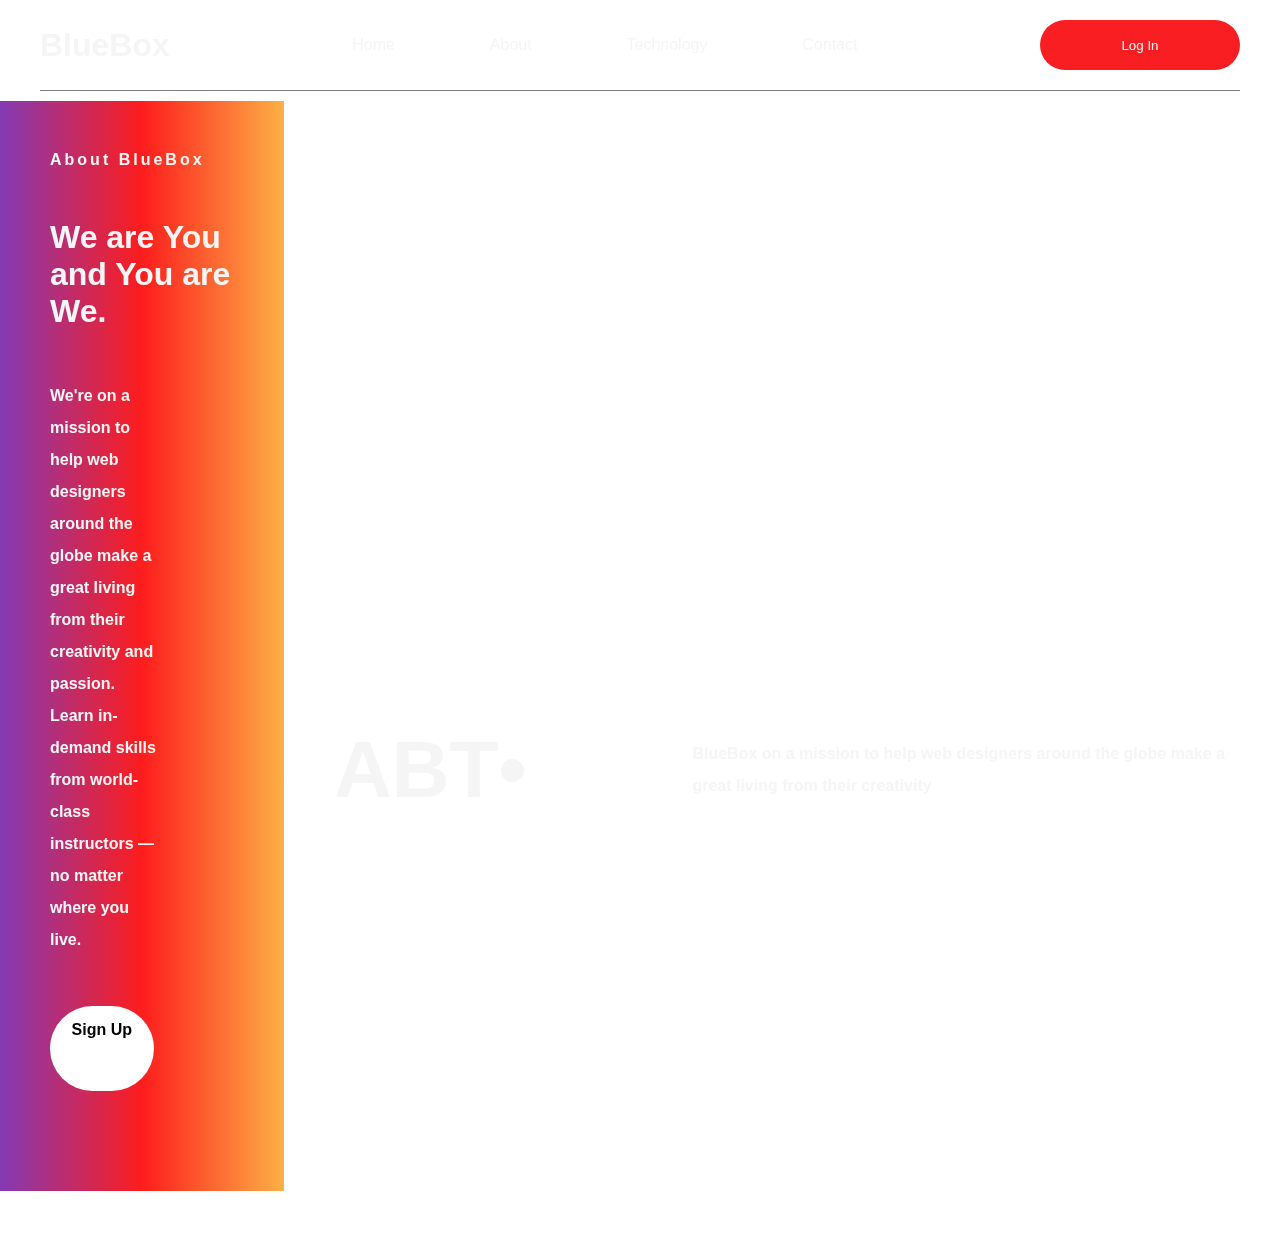
==== about.html @ 7328b6b7 "Add files via upload" ====
<!DOCTYPE html>
<html lang="en">
<head>
    <meta charset="UTF-8">
    <meta http-equiv="X-UA-Compatible" content="IE=edge">
    <meta name="viewport" content="width=device-width, initial-scale=1.0">
    <link rel="shortcut icon" href="favicon.ico" type="image/x-icon">
    <!-- CSS only -->
    
<link href="https://cdn.jsdelivr.net/npm/bootstrap@5.2.2/dist/css/bootstrap.min.css" rel="stylesheet" integrity="sha384-Zenh87qX5JnK2Jl0vWa8Ck2rdkQ2Bzep5IDxbcnCeuOxjzrPF/et3URy9Bv1WTRi" crossorigin="anonymous">
<link rel="stylesheet" href="styles.css">
    <title>BlueBox</title>
</head>
<body>
   
   <section class="containerz">
    <div class="logoContainer">BlueBox</div>
    <!-- navbar -->
    <div class="nav">
        <a href="index.html"><p>Home</p></a>
       <a href="about.html"> <p>About</p></a>
        <p>Technology</p>
        <p>Contact</p>
    </div>
   <div class="logins">
    <!-- <p>Login</p> -->
   <button class="btn btn-info">Log In</button>
   </div>

   </section>
  

    <main>
        <div class="container-main">
            <img src="assets/bg.jpg" alt="">
            <aside class="col-md-3 col-sm-12">
                <div class="oneLine">About BlueBox</div>
                <div class="heading"><h1>We are You and You are We.</h1></div>
                <div class="captions">
                    <p>
                        We're on a mission to help web designers around the globe make a great living from their creativity and passion. Learn in-demand skills from world-class instructors — no matter where you live.
                    </p>
                </div>
                <div class=" btn btn-sm btn-primary sign-up">Sign Up</div>
            </aside>
            <div class="hero col-md-9 col-sm-12">
            <div class="hero-row">
                <h1>ABT•</h1>
                <p class="col-md-4">BlueBox on a mission to help web designers around the globe make a great living from their creativity</p>
            </div>

            </div>
        </div>
    </main>

    <!-- ------------------------------------- -->
    <!-- JavaScript Bundle with Popper -->
<script src="https://cdn.jsdelivr.net/npm/bootstrap@5.2.2/dist/js/bootstrap.bundle.min.js" integrity="sha384-OERcA2EqjJCMA+/3y+gxIOqMEjwtxJY7qPCqsdltbNJuaOe923+mo//f6V8Qbsw3" 
crossorigin="anonymous"></script>
</body>
</html>
---- styles.css ----
*{
    margin: 0;
    padding: 0;
    font-family: sans-serif;
    color: whitesmoke;
    font-family: 'Poppins',sans-serif;
}

.nav > p{
    margin: 0;
    padding: 0;
}

p{
    line-height: 2;text-align: left;
}
.oneLine{
    text-align: left;
    font-weight: bold;
    letter-spacing: 3px;
}

/* html,body{

} */
/* header navbar contianer */
.containerz{
    display: flex;
    justify-content: space-between;
    align-items: center;
    border-bottom: 1px solid gray;
    padding-bottom: 20px ;
    border-collapse: separate;
    margin: 10px 40px;
    margin-top: 20px;
    
}




.logoContainer{
    font-size: 32px;
    display: flex;
    font-weight: bold;
    display: flex;
    user-select: none;
    cursor: crosshair;
}

.nav{
    width: 50%;
    display: flex;
    justify-content: space-around;
    cursor: pointer;

}

.nav p:hover{
    color: #FCA542;
}



.logins{
    /* width: 10%; */
    display: flex;
    flex: 1/2;
    justify-content: space-evenly;
    align-items: center;
   
}

.sign-up{
    /* background-color: black; */
    background-color: #FCA542;
    font-weight: 900;
    height: 55px;
    width: 200px;
    border: none;
    /* color: rgb(0, 0, 0); */
    /* padding:20px 60px; */
    text-align: center;  
    border-radius: 50px;
    cursor: pointer;
}


.btn-primary:hover{
    background-color: #F91E21;
}
/* Hero Section */
.get-in{
    background-color: #FCA542;
    font-weight: 900;
   height: 50px;
    width: 200px;
    border: none;
    justify-content: center;
    align-items: center;
    text-align: center;  
    border-radius: 50px;
    cursor: pointer;
}
.container-main{
    
    display: flex;
   
    /* margin-top: 10px; */
    /* height: 100vh; */


    /* flex:  auto; */
    /* flex-direction: column; */
}

aside{
    /* width: 25%; */
    
    /* background-color:#C6CCD5; */
    background: rgb(131,58,120);
background: -moz-linear-gradient(90deg, rgba(131,58,180,1) 0%, rgba(253,29,29,1) 50%, rgba(252,176,69,1) 100%);
background: -webkit-linear-gradient(90deg, rgba(131,58,180,1) 0%, rgba(253,29,29,1) 50%, rgba(252,176,69,1) 100%);
background: linear-gradient(90deg, rgba(131,58,180,1) 0%, rgba(253,29,29,1) 50%, rgba(252,176,69,1) 100%);
filter: progid:DXImageTransform.Microsoft.gradient(startColorstr="#833ab4",endColorstr="#fcb045",GradientType=1);
    display: flex;
    flex-direction: column;
    justify-content: center;
    padding: 50px 50px;
    align-items: center;
   
    color: white;
}

img{
    /* width: 100%; */
    position: fixed;
    z-index: -1;
    height: 100vh;
    filter: blur(.5px);
   transform: scale(1.5);
   padding-left: 150px;
}
a{
    text-decoration: none;
}

main .btn{
    /* flex: auto 1 auto; */
   
    padding: 15px;
    width: 40%;
    background-color: white ;
    border-radius: 50px;
    border: none;
    color: black;
    /* box-shadow: inset 1px 1px 5px; */
    /* height:50px; */
}
main .btn:active{
    background-color: greenyellow;
}

main .btn:hover{

    background: rgb(131,58,180);
    /* background: -moz-linear-gradient(90deg, rgba(131,58,180,1) 0%, rgba(253,29,29,1) 50%, rgba(252,176,69,1) 100%);
    background: -webkit-linear-gradient(90deg, rgba(131,58,180,1) 0%, rgba(253,29,29,1) 50%, rgba(252,176,69,1) 100%);
    background: linear-gradient(90deg, rgba(131,58,180,1) 0%, rgba(253,29,29,1) 50%, rgba(252,176,69,1) 100%);
    filter: progid:DXImageTransform.Microsoft.gradient(startColorstr="#833ab4",endColorstr="#fcb045",GradientType=1); */
}

main div{
    margin-bottom: 50px;
    align-self: start;  
}

main p {
    width: 60%;
    font-weight: bold;
}



/* Hero section */

.hero{
     
    /* flex: 70%;  */
    position: relative;
    display: flex;
    flex-direction: column-reverse;
    height: 85vh;
    
    padding-left: 50px;
    padding-right: 50px;
    /* background-color: aqua; */
    /* background-image: url('assets/bg.jpg');    */
    /* background-color: aquamarine; */
}


.hero h1{
    /* color: green; {test} */
    font-size: 5rem;
   
}

.hero-row  {
    display: flex;
    width: 70vw;
    justify-content: space-between;
    align-items: center;
    color: rgb(39, 10, 10);
}

/* .hero-row p {
  color: yellowgreen;   
} */


.btn-info{
    background-color: #F91E21;
    width: 200px;
    border: none;
    border-radius: 50px;
    height: 50px;
}
.btn-info:hover{
    background-color: #FCA542;
}
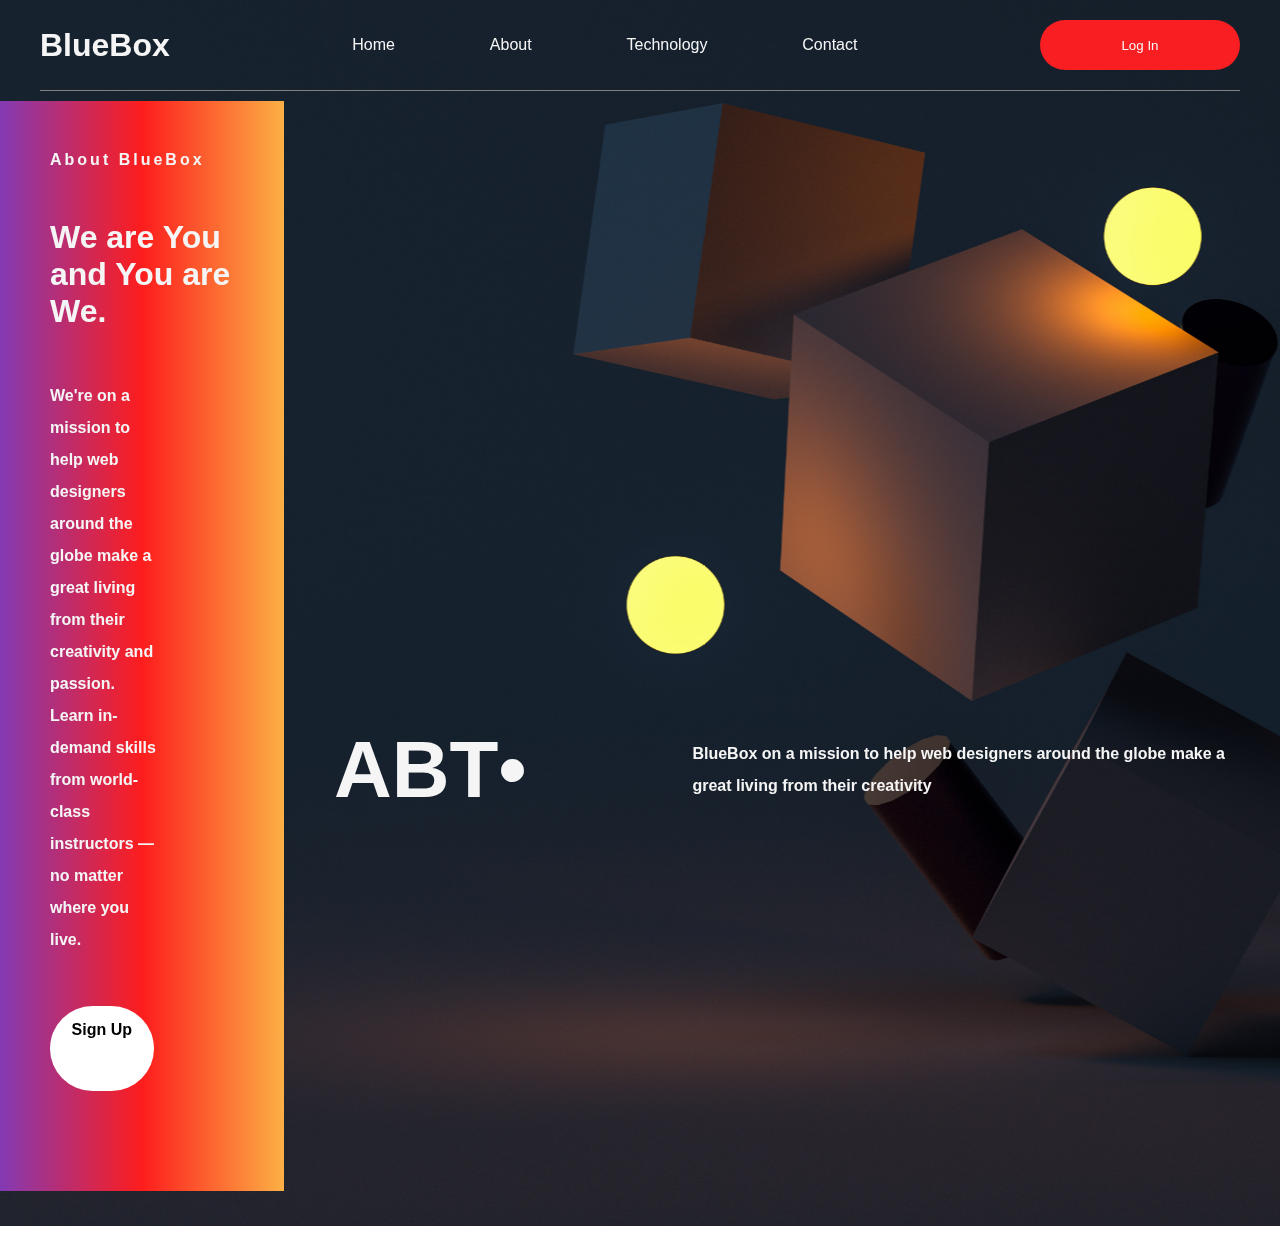
==== commit b4c503d6: "Update about.html" ====
--- a/about.html
+++ b/about.html
@@ -32,7 +32,7 @@
 
     <main>
         <div class="container-main">
-            <img src="assets/bg.jpg" alt="">
+            <img src="bg.jpg" alt="">
             <aside class="col-md-3 col-sm-12">
                 <div class="oneLine">About BlueBox</div>
                 <div class="heading"><h1>We are You and You are We.</h1></div>
@@ -58,4 +58,4 @@
 <script src="https://cdn.jsdelivr.net/npm/bootstrap@5.2.2/dist/js/bootstrap.bundle.min.js" integrity="sha384-OERcA2EqjJCMA+/3y+gxIOqMEjwtxJY7qPCqsdltbNJuaOe923+mo//f6V8Qbsw3" 
 crossorigin="anonymous"></script>
 </body>
-</html>+</html>
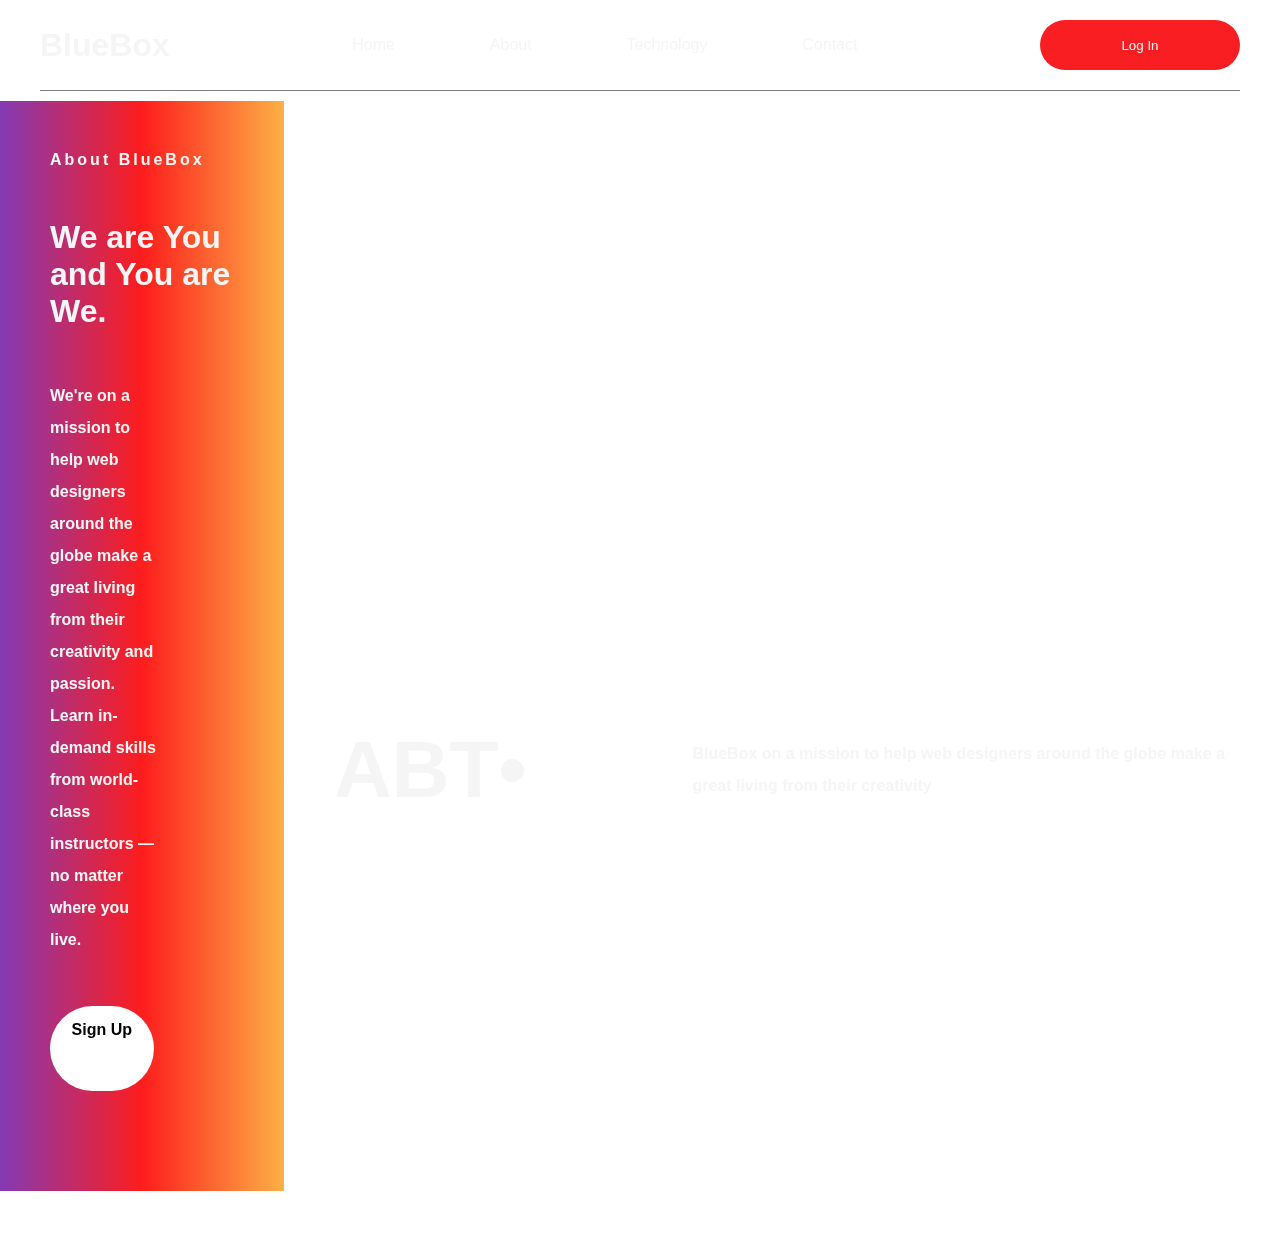
==== commit ca059eb0: "Add files via upload" ====
--- a/about.html
+++ b/about.html
@@ -32,7 +32,7 @@
 
     <main>
         <div class="container-main">
-            <img src="bg.jpg" alt="">
+            <img class="p-animation" src="assets/bg.jpg" alt="">
             <aside class="col-md-3 col-sm-12">
                 <div class="oneLine">About BlueBox</div>
                 <div class="heading"><h1>We are You and You are We.</h1></div>
@@ -45,8 +45,8 @@
             </aside>
             <div class="hero col-md-9 col-sm-12">
             <div class="hero-row">
-                <h1>ABT•</h1>
-                <p class="col-md-4">BlueBox on a mission to help web designers around the globe make a great living from their creativity</p>
+                <h1 class="h1-animation" >ABT•</h1>
+                <p class="col-md-4 p-animation">BlueBox on a mission to help web designers around the globe make a great living from their creativity</p>
             </div>
 
             </div>
@@ -58,4 +58,4 @@
 <script src="https://cdn.jsdelivr.net/npm/bootstrap@5.2.2/dist/js/bootstrap.bundle.min.js" integrity="sha384-OERcA2EqjJCMA+/3y+gxIOqMEjwtxJY7qPCqsdltbNJuaOe923+mo//f6V8Qbsw3" 
 crossorigin="anonymous"></script>
 </body>
-</html>
+</html>--- a/styles.css
+++ b/styles.css
@@ -135,6 +135,8 @@
 img{
     /* width: 100%; */
     position: fixed;
+    scale: 1.5;
+    margin-left: 20px;
     z-index: -1;
     height: 100vh;
     filter: blur(.5px);
@@ -228,4 +230,35 @@
 }
 .btn-info:hover{
     background-color: #FCA542;
-}+}
+
+
+.h1-animation{
+    animation: animate 3s infinite alternate  ;
+}
+.p-animation{
+    animation:  animate2 3s infinite alternate linear;
+}
+
+@keyframes animate {
+    0% {
+        transform: translate3d(0,0,0) rotate(0deg);
+       
+    }
+    100%{
+        transform: translate3d(150px,0,0) rotate(30deg);
+        
+        
+    }
+    
+}
+
+@keyframes animate2 {
+    0% {
+        transform: translate3d(0,0,0);
+    }
+    100%{
+        transform: translate3d(0,20px,0);
+    }
+}
+
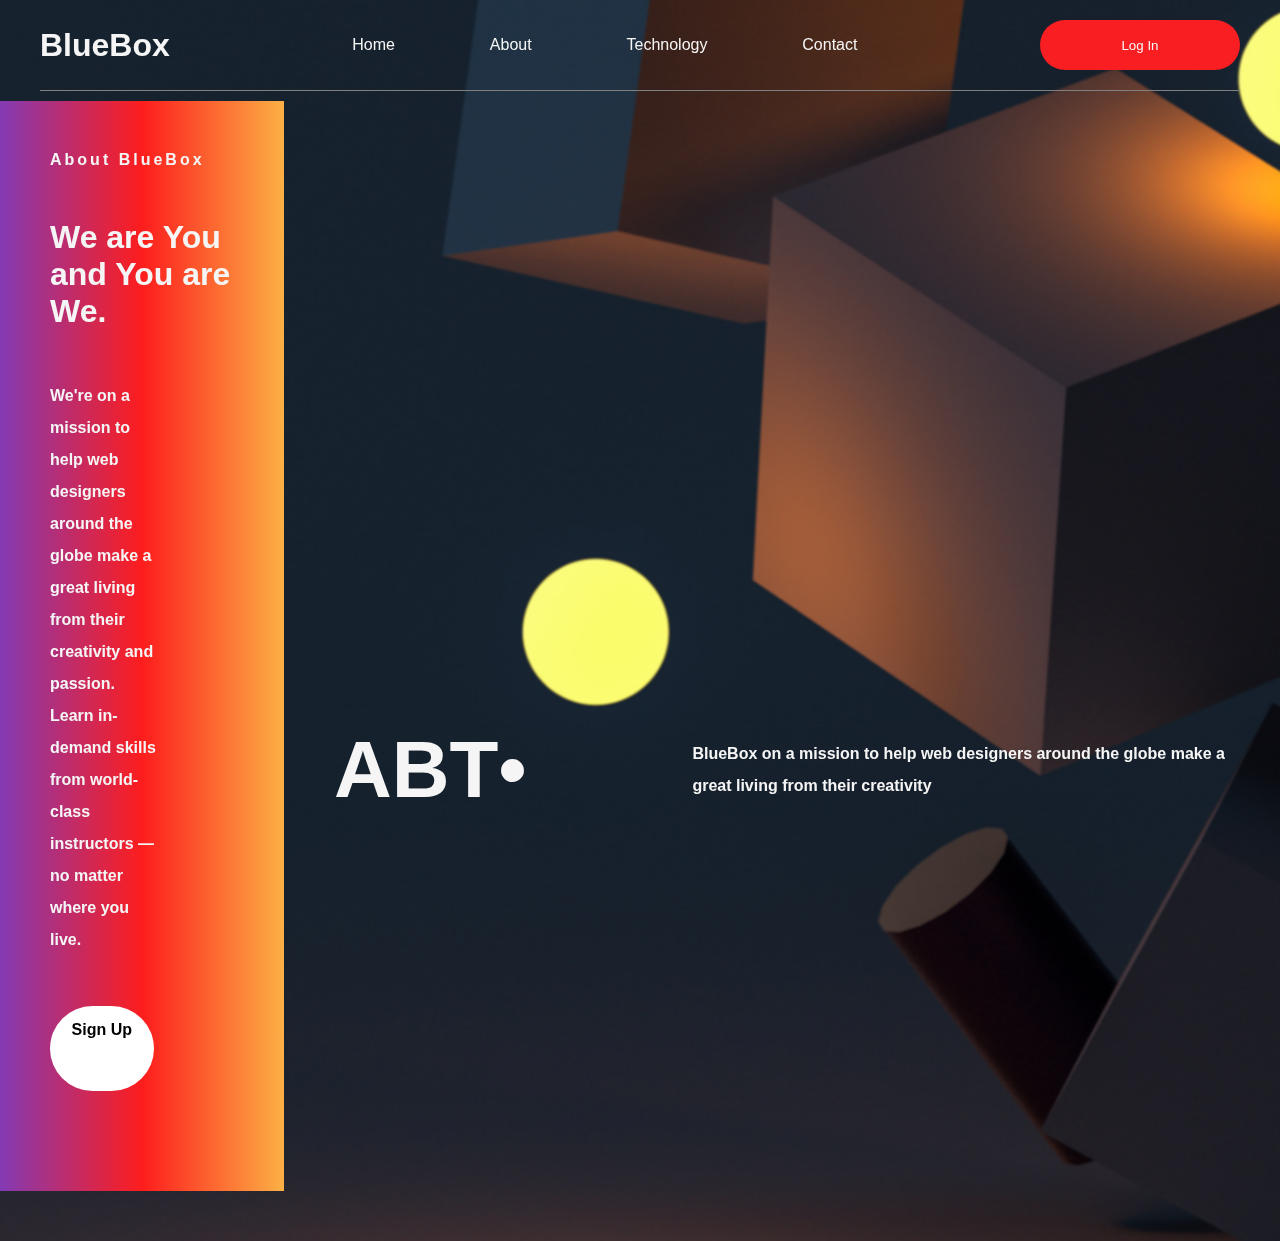
==== commit 95e9e154: "Update about.html" ====
--- a/about.html
+++ b/about.html
@@ -32,7 +32,7 @@
 
     <main>
         <div class="container-main">
-            <img class="p-animation" src="assets/bg.jpg" alt="">
+            <img class="p-animation" src="bg.jpg" alt="">
             <aside class="col-md-3 col-sm-12">
                 <div class="oneLine">About BlueBox</div>
                 <div class="heading"><h1>We are You and You are We.</h1></div>
@@ -58,4 +58,4 @@
 <script src="https://cdn.jsdelivr.net/npm/bootstrap@5.2.2/dist/js/bootstrap.bundle.min.js" integrity="sha384-OERcA2EqjJCMA+/3y+gxIOqMEjwtxJY7qPCqsdltbNJuaOe923+mo//f6V8Qbsw3" 
 crossorigin="anonymous"></script>
 </body>
-</html>+</html>
